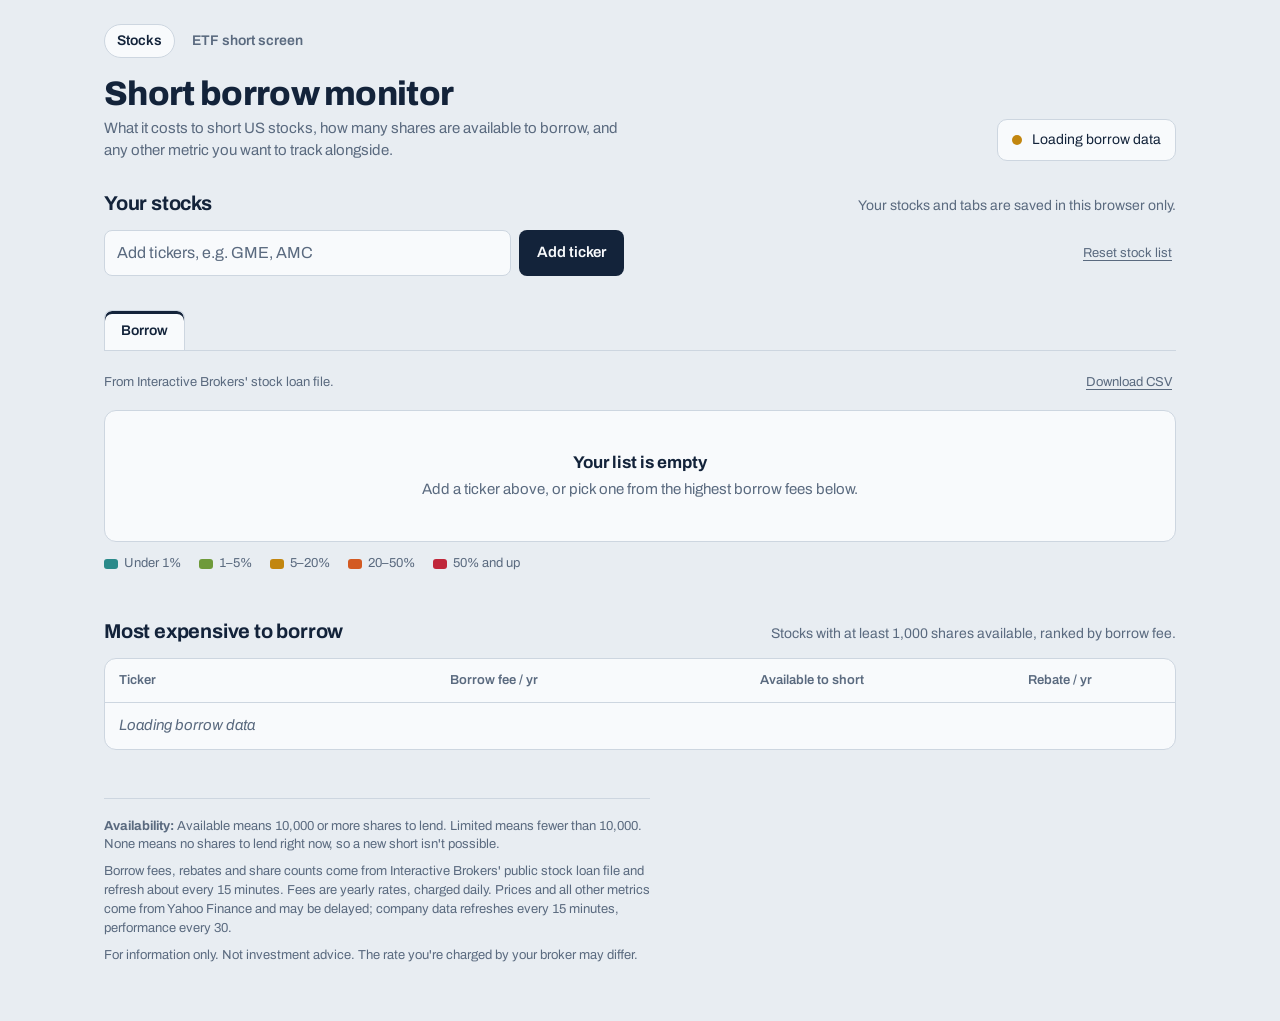
==== index.html @ 58ff95b7 "Add files via upload" ====
<!doctype html>
<html lang="en">
<head>
<meta charset="utf-8">
<meta name="viewport" content="width=device-width, initial-scale=1">
<title>Short borrow monitor</title>
<meta name="description" content="Borrow fees and shares available to short for US stocks, from Interactive Brokers' public stock loan data.">
<link rel="preconnect" href="https://fonts.googleapis.com">
<link rel="preconnect" href="https://fonts.gstatic.com" crossorigin>
<link href="https://fonts.googleapis.com/css2?family=Archivo:wght@400;500;600;700;800&display=swap" rel="stylesheet">
<style>
  :root {
    --bg: #E8EDF2;
    --surface: #F8FAFC;
    --ink: #13233A;
    --muted: #5A6A7F;
    --rule: #CDD6E0;
    --row-hover: #EEF3F8;
    --up: #1C7650;
    --down: #B3202D;
    --heat-0: #2A8A8A;
    --heat-1: #6E9A3A;
    --heat-2: #C2860F;
    --heat-3: #D35A22;
    --heat-4: #C0263A;
    --focus: #2F6FEB;
    --font: "Archivo", "Segoe UI", system-ui, -apple-system, sans-serif;
  }
  @media (prefers-color-scheme: dark) {
    :root {
      --bg: #0D1626;
      --surface: #132035;
      --ink: #E3E9F2;
      --muted: #8B9DB5;
      --rule: #22324A;
      --row-hover: #18273F;
      --up: #4CC38A;
      --down: #FF6E7A;
      --focus: #7AA7FF;
      --heat-0: #3FB8B0;
      --heat-1: #8CC157;
      --heat-2: #F0B43C;
      --heat-3: #FF8A4C;
      --heat-4: #FF5C70;
    }
  }
  * { box-sizing: border-box; }
  html, body { margin: 0; }
  body {
    background: var(--bg); color: var(--ink);
    font-family: var(--font); font-size: 15px; line-height: 1.45;
    font-variant-numeric: tabular-nums;
  }
  .page { max-width: 1120px; margin: 0 auto; padding: 32px 24px 48px; }

  header {
    display: flex; flex-wrap: wrap; gap: 16px 32px;
    align-items: flex-end; justify-content: space-between; margin-bottom: 28px;
  }
  h1 { font-size: 34px; line-height: 1.05; font-weight: 800; letter-spacing: -0.02em; margin: 0; }
  .sub { margin: 6px 0 0; color: var(--muted); max-width: 60ch; }
  h2 { font-size: 20px; font-weight: 700; margin: 0; letter-spacing: -0.01em; }
  .section-head { display: flex; flex-wrap: wrap; gap: 4px 16px; align-items: baseline; justify-content: space-between; margin: 0 0 12px; }
  .section-head p { margin: 0; color: var(--muted); font-size: 14px; }

  .status {
    display: flex; align-items: flex-start; gap: 10px; max-width: 440px;
    padding: 10px 14px; background: var(--surface);
    border: 1px solid var(--rule); border-radius: 10px; font-size: 14px;
  }
  .dot { flex: none; width: 10px; height: 10px; border-radius: 50%; margin-top: 5px; background: var(--heat-2); }
  .status[data-state="ok"] .dot { background: var(--up); }
  .status[data-state="error"] .dot { background: var(--down); }

  .controls { display: flex; flex-wrap: wrap; gap: 12px 24px; align-items: center; justify-content: space-between; margin-bottom: 14px; }
  #addForm { display: flex; gap: 8px; flex: 1 1 360px; max-width: 520px; }
  input {
    flex: 1; min-width: 0; font: inherit; font-size: 16px; color: var(--ink);
    background: var(--surface); border: 1px solid var(--rule); border-radius: 8px;
    padding: 10px 12px; text-transform: uppercase;
  }
  input::placeholder { text-transform: none; color: var(--muted); }
  button { font: inherit; cursor: pointer; }
  .primary { background: var(--ink); color: var(--surface); border: 0; border-radius: 8px; padding: 10px 18px; font-weight: 600; }
  .quiet { background: none; border: 0; color: var(--muted); padding: 6px 4px; text-decoration: underline; text-underline-offset: 3px; font-size: 13px; }
  .quiet:hover { color: var(--ink); }
  .meta { display: flex; flex-wrap: wrap; gap: 4px 18px; align-items: center; }
  .form-error { color: var(--down); font-size: 13px; min-height: 18px; margin: -6px 0 8px; }
  :focus-visible { outline: 2px solid var(--focus); outline-offset: 2px; }

  .tablewrap { position: relative; background: var(--surface); border: 1px solid var(--rule); border-radius: 12px; overflow-x: auto; }
  table { width: 100%; border-collapse: collapse; }
  #watch { min-width: 820px; }
  #top { min-width: 620px; }
  th, td { padding: 12px 14px; text-align: right; white-space: nowrap; vertical-align: middle; }
  th:first-child, td:first-child { text-align: left; }
  thead th { font-size: 13px; font-weight: 600; color: var(--muted); border-bottom: 1px solid var(--rule); }
  thead th.sortable { padding: 0; }
  thead th button { width: 100%; background: none; border: 0; color: inherit; font-weight: inherit; padding: 12px 14px; text-align: inherit; font-size: 13px; }
  thead th button:hover { color: var(--ink); }
  th[aria-sort="ascending"] button::after { content: " ▲"; font-size: 10px; }
  th[aria-sort="descending"] button::after { content: " ▼"; font-size: 10px; }
  tbody tr + tr td { border-top: 1px solid var(--rule); }
  tbody tr:hover td { background: var(--row-hover); }

  td.sym { position: sticky; left: 0; background: var(--surface); }
  tbody tr:hover td.sym { background: var(--row-hover); }
  .ticker { display: block; font-weight: 700; font-size: 16px; }
  .name { display: block; font-size: 12px; color: var(--muted); max-width: 210px; overflow: hidden; text-overflow: ellipsis; }
  td.price { font-weight: 600; font-size: 16px; }
  .pos { color: var(--up); }
  .neg { color: var(--down); }
  .dim { color: var(--muted); }
  .note { color: var(--muted); font-style: italic; text-align: left; white-space: normal; }

  td.fee { min-width: 170px; }
  .feecell { position: relative; display: block; padding: 3px 8px; border-radius: 5px; overflow: hidden; }
  .feebar { position: absolute; inset: 0 auto 0 0; border-radius: 5px; opacity: 0.22; }
  .feeval { position: relative; font-weight: 700; }

  .chip { display: inline-block; padding: 2px 10px; border-radius: 999px; font-size: 13px; font-weight: 600; border: 1px solid currentColor; }
  .chip.available { color: var(--up); }
  .chip.limited { color: var(--heat-3); }
  .chip.none { color: var(--down); }

  .remove { background: none; border: 0; color: var(--muted); font-size: 20px; line-height: 1; width: 32px; height: 32px; border-radius: 6px; }
  .remove:hover { color: var(--down); background: var(--row-hover); }
  .add {
    background: none; border: 1px solid var(--rule); color: var(--ink); border-radius: 6px;
    padding: 4px 12px; font-size: 13px; font-weight: 600;
  }
  .add:hover:not(:disabled) { border-color: var(--ink); }
  .add:disabled { color: var(--muted); cursor: default; }

  .empty { padding: 40px 20px; text-align: center; color: var(--muted); }
  .empty strong { display: block; color: var(--ink); font-size: 17px; margin-bottom: 4px; }

  .legend { display: flex; flex-wrap: wrap; gap: 6px 18px; margin-top: 12px; font-size: 13px; color: var(--muted); }
  .legend span { display: inline-flex; align-items: center; gap: 6px; }
  .legend i { width: 14px; height: 10px; border-radius: 3px; display: inline-block; }

  section + section { margin-top: 48px; }
  footer { margin-top: 48px; padding-top: 18px; border-top: 1px solid var(--rule); color: var(--muted); font-size: 13px; max-width: 78ch; }
  footer p { margin: 0 0 8px; }
  footer a { color: inherit; }

  .sr-only { position: absolute; width: 1px; height: 1px; overflow: hidden; clip: rect(0 0 0 0); white-space: nowrap; }
  @media (max-width: 640px) {
    .page { padding: 20px 14px 36px; }
    h1 { font-size: 27px; }
    .status { max-width: none; width: 100%; }
  }

  /* ---------- tabs ---------- */
  .tabbar {
    display: flex; align-items: flex-end; gap: 4px; margin: 4px 0 0;
    border-bottom: 1px solid var(--rule); overflow-x: auto; scrollbar-width: thin;
  }
  .tab {
    flex: none; background: none; border: 1px solid transparent; border-bottom: 0;
    color: var(--muted); padding: 10px 16px; border-radius: 8px 8px 0 0;
    font-weight: 600; font-size: 14px; margin-bottom: -1px;
  }
  .tab:hover { color: var(--ink); }
  .tab[aria-selected="true"] {
    color: var(--ink); background: var(--surface); border-color: var(--rule);
    box-shadow: inset 0 3px 0 var(--ink);
  }
  .addtab {
    flex: none; margin: 0 0 6px 8px; background: none; color: var(--ink);
    border: 1px dashed var(--muted); border-radius: 8px; padding: 6px 14px;
    font-weight: 600; font-size: 14px;
  }
  .addtab:hover { border-style: solid; }
  .panel { padding-top: 16px; }
  .toolbar { display: flex; flex-wrap: wrap; gap: 6px 18px; align-items: center; justify-content: space-between; margin-bottom: 12px; }
  .toolbar .hint { color: var(--muted); font-size: 13px; }
  .toolbar .actions { display: flex; flex-wrap: wrap; gap: 4px 14px; }
  #metricTable { width: auto; min-width: 100%; }
  #metricTable td.wrap { white-space: normal; min-width: 160px; text-align: left; }
  .loading { color: var(--muted); }

  /* ---------- dialog ---------- */
  dialog {
    width: min(860px, calc(100vw - 24px)); max-height: calc(100vh - 32px);
    padding: 0; border: 1px solid var(--rule); border-radius: 14px;
    background: var(--surface); color: var(--ink);
  }
  dialog::backdrop { background: rgba(10, 20, 35, 0.45); }
  .dlg { display: flex; flex-direction: column; max-height: calc(100vh - 34px); }
  .dlg-head { display: flex; justify-content: space-between; align-items: center; padding: 18px 22px 12px; border-bottom: 1px solid var(--rule); }
  .dlg-head h2 { font-size: 20px; }
  .dlg-body { overflow-y: auto; padding: 18px 22px; }
  .dlg-foot { display: flex; flex-wrap: wrap; gap: 10px; align-items: center; justify-content: flex-end; padding: 14px 22px; border-top: 1px solid var(--rule); }
  .dlg-foot .count { margin-right: auto; color: var(--muted); font-size: 14px; }
  .close { background: none; border: 0; font-size: 24px; color: var(--muted); width: 36px; height: 36px; border-radius: 8px; }
  .close:hover { color: var(--ink); background: var(--row-hover); }
  .dlg h3 { font-size: 15px; margin: 0 0 4px; }
  .dlg .lead { margin: 0 0 12px; color: var(--muted); font-size: 14px; }
  .presets { display: grid; grid-template-columns: repeat(auto-fill, minmax(230px, 1fr)); gap: 10px; margin-bottom: 26px; }
  .preset {
    text-align: left; background: var(--bg); border: 1px solid var(--rule); border-radius: 10px;
    padding: 12px 14px; color: var(--ink);
  }
  .preset:hover { border-color: var(--ink); }
  .preset strong { display: block; font-size: 15px; }
  .preset span { display: block; font-size: 13px; color: var(--muted); margin-top: 2px; }
  .preset em { display: block; font-style: normal; font-size: 12px; color: var(--muted); margin-top: 6px; }
  .builder-fields { display: flex; flex-wrap: wrap; gap: 10px; margin-bottom: 14px; }
  .builder-fields label { display: flex; flex-direction: column; gap: 4px; font-size: 13px; font-weight: 600; flex: 1 1 240px; }
  .builder-fields input { text-transform: none; }
  .group { border: 1px solid var(--rule); border-radius: 10px; padding: 10px 14px 12px; margin: 0 0 10px; }
  .group legend { font-weight: 700; padding: 0 6px; }
  .group .all { float: right; margin-top: -2px; }
  .checks { display: grid; grid-template-columns: repeat(auto-fill, minmax(220px, 1fr)); gap: 2px 14px; clear: both; }
  .checks label { display: flex; gap: 8px; align-items: center; font-size: 14px; padding: 4px 0; cursor: pointer; }
  .checks input { width: 16px; height: 16px; flex: none; accent-color: var(--ink); }
  .nomatch { color: var(--muted); font-size: 14px; }

  .topnav { display: flex; gap: 4px; margin: -8px 0 18px; }
  .topnav a { color: var(--muted); text-decoration: none; font-weight: 600; font-size: 14px; padding: 6px 12px; border-radius: 999px; border: 1px solid transparent; }
  .topnav a:hover { color: var(--ink); }
  .topnav a[aria-current="page"] { color: var(--ink); background: var(--surface); border-color: var(--rule); }
</style>
</head>
<body>
<div class="page">
  <nav class="topnav" aria-label="Pages">
    <a href="/" aria-current="page">Stocks</a>
    <a href="/etf">ETF short screen</a>
  </nav>
  <header>
    <div>
      <h1>Short borrow monitor</h1>
      <p class="sub">What it costs to short US stocks, how many shares are available to borrow, and any other metric you want to track alongside.</p>
    </div>
    <div class="status" id="status" data-state="loading" role="status" aria-live="polite">
      <span class="dot" aria-hidden="true"></span>
      <span id="statusText">Loading borrow data</span>
    </div>
  </header>

  <section aria-labelledby="watchTitle">
    <div class="section-head">
      <h2 id="watchTitle">Your stocks</h2>
      <p>Your stocks and tabs are saved in this browser only.</p>
    </div>
    <div class="controls">
      <form id="addForm" autocomplete="off">
        <label for="sym" class="sr-only">Ticker symbols</label>
        <input id="sym" placeholder="Add tickers, e.g. GME, AMC" spellcheck="false">
        <button class="primary" type="submit">Add ticker</button>
      </form>
      <div class="meta">
        <button class="quiet" id="resetBtn" type="button">Reset stock list</button>
      </div>
    </div>
    <div class="form-error" id="formError" role="alert"></div>

    <div class="tabbar">
      <div role="tablist" aria-label="Metric tabs" id="tablist" style="display:flex;gap:4px"></div>
      <button class="addtab" id="addTabBtn" type="button">+ Add tab</button>
    </div>

    <!-- Borrow tab -->
    <div class="panel" id="panel-borrow" role="tabpanel" aria-labelledby="tab-borrow">
      <div class="toolbar">
        <span class="hint">From Interactive Brokers' stock loan file.</span>
        <div class="actions"><button class="quiet" id="csvBtn" type="button">Download CSV</button></div>
      </div>
      <div class="tablewrap">
        <table id="watch">
          <thead>
            <tr>
              <th class="sortable" data-key="symbol"><button type="button">Ticker</button></th>
              <th class="sortable price-col" data-key="price"><button type="button">Price</button></th>
              <th class="sortable price-col" data-key="change"><button type="button">Change</button></th>
              <th class="sortable" data-key="shares"><button type="button">Available to short</button></th>
              <th class="sortable" data-key="fee"><button type="button">Borrow fee / yr</button></th>
              <th class="sortable" data-key="rebate"><button type="button">Rebate / yr</button></th>
              <th class="sortable" data-key="availability"><button type="button">Availability</button></th>
              <th><span class="sr-only">Remove</span></th>
            </tr>
          </thead>
          <tbody id="watchBody"></tbody>
        </table>
        <div class="empty" id="empty" hidden>
          <strong>Your list is empty</strong>
          Add a ticker above, or pick one from the highest borrow fees below.
        </div>
      </div>
      <div class="legend" aria-label="Borrow fee colors">
        <span><i style="background:var(--heat-0)"></i>Under 1%</span>
        <span><i style="background:var(--heat-1)"></i>1–5%</span>
        <span><i style="background:var(--heat-2)"></i>5–20%</span>
        <span><i style="background:var(--heat-3)"></i>20–50%</span>
        <span><i style="background:var(--heat-4)"></i>50% and up</span>
      </div>

      <section aria-labelledby="topTitle" style="margin-top:44px">
        <div class="section-head">
          <h2 id="topTitle">Most expensive to borrow</h2>
          <p>Stocks with at least 1,000 shares available, ranked by borrow fee.</p>
        </div>
        <div class="tablewrap">
          <table id="top">
            <thead>
              <tr>
                <th>Ticker</th><th>Borrow fee / yr</th><th>Available to short</th><th>Rebate / yr</th>
                <th><span class="sr-only">Add to your list</span></th>
              </tr>
            </thead>
            <tbody id="topBody"></tbody>
          </table>
        </div>
      </section>
    </div>

    <!-- Metric tabs (one shared panel, filled for the selected tab) -->
    <div class="panel" id="panel-metric" role="tabpanel" hidden>
      <div class="toolbar">
        <span class="hint" id="metricHint" aria-live="polite"></span>
        <div class="actions">
          <button class="quiet" id="editTabBtn" type="button">Edit columns</button>
          <button class="quiet" id="metricCsvBtn" type="button">Download CSV</button>
          <button class="quiet" id="removeTabBtn" type="button">Remove tab</button>
        </div>
      </div>
      <div class="tablewrap">
        <table id="metricTable">
          <thead id="metricHead"></thead>
          <tbody id="metricBody"></tbody>
        </table>
        <div class="empty" id="metricEmpty" hidden>
          <strong>No stocks to show</strong>
          Add a ticker above and it appears in every tab.
        </div>
      </div>
    </div>
  </section>

  <footer>
    <p><strong>Availability:</strong> Available means 10,000 or more shares to lend. Limited means fewer than 10,000. None means no shares to lend right now, so a new short isn't possible.</p>
    <p>Borrow fees, rebates and share counts come from Interactive Brokers' public stock loan file and refresh about every 15 minutes. Fees are yearly rates, charged daily. <span id="priceSource">Prices and all other metrics come from Yahoo Finance and may be delayed; company data refreshes every 15 minutes, performance every 30.</span></p>
    <p>For information only. Not investment advice. The rate you're charged by your broker may differ.</p>
  </footer>
</div>

<dialog id="tabDialog" aria-labelledby="dlgTitle">
  <form method="dialog" class="dlg" id="dlgForm">
    <div class="dlg-head">
      <h2 id="dlgTitle">Add a tab</h2>
      <button class="close" type="button" id="dlgClose" aria-label="Close">×</button>
    </div>
    <div class="dlg-body">
      <div id="presetArea">
        <h3>Ready-made tabs</h3>
        <p class="lead">One click adds a tab with these columns for every stock in your list.</p>
        <div class="presets" id="presets"></div>
        <h3>Build your own</h3>
        <p class="lead">Name a tab and pick any columns, mixing categories if you like.</p>
      </div>
      <div class="builder-fields">
        <label>Tab name <input id="tabName" maxlength="30" placeholder="e.g. Squeeze watch"></label>
        <label>Find a metric <input id="metricSearch" type="search" placeholder="e.g. margin, target, volume"></label>
      </div>
      <div id="groups"></div>
      <p class="nomatch" id="noMatch" hidden>No metrics match that search.</p>
    </div>
    <div class="dlg-foot">
      <span class="count" id="selCount">0 columns selected</span>
      <button class="quiet" type="button" id="dlgCancel">Cancel</button>
      <button class="primary" type="button" id="dlgSave">Create tab</button>
    </div>
  </form>
</dialog>
<script>
const $ = (id) => document.getElementById(id);
const STORE_KEY = "sbm.tickers.v1";
const TABS_KEY = "sbm.tabs.v1";
const ACTIVE_KEY = "sbm.activeTab.v1";
const AVAIL = { available: "Available", limited: "Limited", none: "None" };
const AVAIL_ORDER = { available: 0, limited: 1, none: 2 };

let config = { default_tickers: [], prices_enabled: true };
let catalog = [];                 // metric groups from the server
const metricByKey = new Map();
let perfKeys = new Set();
let tickers = [];
let rows = [];                    // borrow + price rows from /api/quotes
let sortKey = null, sortDir = 1;
const rowEls = new Map();

let tabs = [];                    // [{id, name, preset, metrics: [keys]}]
let activeTab = "borrow";
let metricRows = new Map();       // symbol -> {data, pending, error}
let mSortKey = null, mSortDir = 1;
let metricTimer = null;

// ---------- formatting ----------
const fmt2 = (v) => v == null ? "–" : v.toLocaleString(undefined, { minimumFractionDigits: 2, maximumFractionDigits: 2 });
const pct = (v) => v == null ? "–" : `${v.toFixed(2)}%`;
function compact(v) {
  const a = Math.abs(v), sign = v < 0 ? "-" : "";
  if (a >= 1e12) return sign + (a / 1e12).toFixed(2) + "T";
  if (a >= 1e9) return sign + (a / 1e9).toFixed(2) + "B";
  if (a >= 1e6) return sign + (a / 1e6).toFixed(a >= 1e7 ? 1 : 2) + "M";
  if (a >= 1e3) return sign + (a / 1e3).toFixed(a >= 1e4 ? 0 : 1) + "K";
  return sign + String(Math.round(a));
}
function shares(v, plus) {
  if (v == null) return "–";
  return compact(v) + (plus ? "+" : "");
}
const heat = (f) => f < 1 ? 0 : f < 5 ? 1 : f < 20 ? 2 : f < 50 ? 3 : 4;
function normalize(t) {
  const s = t.trim().toUpperCase().replace(/^\$/, "").replace(/ /g, ".");
  return /^[A-Z0-9][A-Z0-9.\-]{0,9}$/.test(s) ? s : null;
}
const isNum = (v) => typeof v === "number" && isFinite(v);
function fmtDate(v, ms) {
  const d = new Date(ms ? v : v * 1000);
  return isNaN(d) ? "–" : d.toLocaleDateString(undefined, { year: "numeric", month: "short", day: "numeric" });
}

// Returns {text, cls} for a metric value.
function formatMetric(m, v) {
  if (v == null || v === "") return { text: "–", cls: "dim" };
  const sign = (x) => (m.signed && x > 0 ? "+" : "");
  const color = (x) => (m.signed ? (x > 0 ? "pos" : x < 0 ? "neg" : "") : "");
  switch (m.fmt) {
    case "money": return isNum(v) ? { text: "$" + fmt2(v) } : { text: "–", cls: "dim" };
    case "bigmoney": return isNum(v) ? { text: (v < 0 ? "-$" : "$") + compact(Math.abs(v)) } : { text: "–", cls: "dim" };
    case "compact": return isNum(v) ? { text: compact(v) } : { text: "–", cls: "dim" };
    case "int": return isNum(v) ? { text: Math.round(v).toLocaleString() } : { text: "–", cls: "dim" };
    case "num1": return isNum(v) ? { text: v.toFixed(1) } : { text: "–", cls: "dim" };
    case "num2": return isNum(v) ? { text: fmt2(v) } : { text: "–", cls: "dim" };
    case "ratio": return isNum(v) ? { text: v.toFixed(2) + "x" } : { text: "–", cls: "dim" };
    case "pct": return isNum(v) ? { text: sign(v) + (v * 100).toFixed(2) + "%", cls: color(v) } : { text: "–", cls: "dim" };
    case "pct100": return isNum(v) ? { text: sign(v) + v.toFixed(2) + "%", cls: color(v) } : { text: "–", cls: "dim" };
    case "date": return isNum(v) ? { text: fmtDate(v, false) } : { text: "–", cls: "dim" };
    case "date_ms": return isNum(v) ? { text: fmtDate(v, true) } : { text: "–", cls: "dim" };
    case "rec": return { text: String(v).replace(/_/g, " ").replace(/^./, c => c.toUpperCase()) };
    case "avail": return { text: AVAIL[v] || "–" };
    default: return { text: String(v), wrap: String(v).length > 24 };
  }
}

function feeCell(td, fee) {
  td.className = "fee";
  td.innerHTML = '<span class="feecell"><span class="feebar"></span><span class="feeval"></span></span>';
  const bar = td.querySelector(".feebar"), val = td.querySelector(".feeval");
  if (fee == null) { val.textContent = "–"; return; }
  const h = heat(fee);
  val.textContent = pct(fee);
  val.style.color = `var(--heat-${h})`;
  bar.style.background = `var(--heat-${h})`;
  bar.style.width = `${Math.max(6, Math.min(100, Math.log10(fee + 1) / 2 * 100))}%`;
}
function tickerCell(td, sym, name) {
  td.className = "sym";
  td.textContent = "";
  const a = document.createElement("span"); a.className = "ticker"; a.textContent = sym;
  td.appendChild(a);
  if (name) { const n = document.createElement("span"); n.className = "name"; n.textContent = name; n.title = name; td.appendChild(n); }
}
function chip(td, a) {
  td.textContent = "";
  if (!a) { td.textContent = "–"; return; }
  const c = document.createElement("span"); c.className = "chip " + a; c.textContent = AVAIL[a];
  td.appendChild(c);
}
function downloadCsv(name, head, lines) {
  const q = (v) => v == null ? "" : `"${String(v).replace(/"/g, '""')}"`;
  const text = [head.map(q).join(",")].concat(lines.map(l => l.map(q).join(","))).join("\n");
  const a = document.createElement("a");
  a.href = URL.createObjectURL(new Blob([text], { type: "text/csv" }));
  a.download = `${name}-${new Date().toISOString().slice(0, 10)}.csv`;
  a.click();
  URL.revokeObjectURL(a.href);
}

// ---------- storage ----------
function saveTickers() { try { localStorage.setItem(STORE_KEY, JSON.stringify(tickers)); } catch {} }
function loadTickers() {
  try { const t = JSON.parse(localStorage.getItem(STORE_KEY)); if (Array.isArray(t)) return t.filter(normalize); } catch {}
  return [...config.default_tickers];
}
function saveTabs() {
  try { localStorage.setItem(TABS_KEY, JSON.stringify(tabs)); localStorage.setItem(ACTIVE_KEY, activeTab); } catch {}
}
function loadTabs() {
  try {
    const t = JSON.parse(localStorage.getItem(TABS_KEY));
    if (Array.isArray(t)) tabs = t.filter(x => x && x.id && Array.isArray(x.metrics))
      .map(x => ({ ...x, metrics: x.metrics.filter(k => metricByKey.has(k)) }))
      .filter(x => x.metrics.length);
    const a = localStorage.getItem(ACTIVE_KEY);
    activeTab = tabs.some(x => x.id === a) ? a : "borrow";
  } catch { tabs = []; activeTab = "borrow"; }
}

// ---------- borrow tab ----------
function sorted(list, key, dir) {
  if (!key) return list;
  return [...list].sort((a, b) => {
    let x = a[key], y = b[key];
    if (key === "availability") { x = AVAIL_ORDER[x]; y = AVAIL_ORDER[y]; }
    if (x == null && y == null) return 0;
    if (x == null) return 1;
    if (y == null) return -1;
    if (typeof x === "string" || typeof y === "string") return String(x).localeCompare(String(y)) * dir;
    return (x < y ? -1 : x > y ? 1 : 0) * dir;
  });
}

function renderWatch() {
  const body = $("watchBody");
  const byKey = new Map(rows.map(r => [r.symbol, r]));
  const list = sorted(tickers.map(s => byKey.get(s) || { symbol: s, pending: true }), sortKey, sortDir);
  const keep = new Set(tickers);
  for (const [s, tr] of rowEls) if (!keep.has(s)) { tr.remove(); rowEls.delete(s); }

  list.forEach((r, i) => {
    let tr = rowEls.get(r.symbol);
    if (!tr) { tr = document.createElement("tr"); rowEls.set(r.symbol, tr); }
    tr.textContent = "";
    const td = () => tr.appendChild(document.createElement("td"));
    tickerCell(td(), r.symbol, r.name);

    const span = config.prices_enabled ? 6 : 4;
    if (r.pending || !r.listed) {
      const n = td(); n.className = "note"; n.colSpan = span;
      n.textContent = r.pending ? "Loading" : "Not in IBKR's borrow list. Check the ticker, or it may not be shortable at IBKR.";
    } else {
      if (config.prices_enabled) {
        const p = td(); p.className = "price"; p.textContent = fmt2(r.price);
        const c = td();
        c.textContent = r.change == null ? "–" : `${r.change > 0 ? "+" : ""}${r.change.toFixed(2)}%`;
        c.className = r.change > 0 ? "pos" : r.change < 0 ? "neg" : "dim";
      }
      const sh = td(); sh.textContent = shares(r.shares, r.plus);
      if (r.shares != null) sh.title = `${r.shares.toLocaleString()}${r.plus ? "+" : ""} shares`;
      feeCell(td(), r.fee);
      const rb = td(); rb.className = "dim"; rb.textContent = pct(r.rebate);
      chip(td(), r.availability);
    }
    const x = td();
    const btn = document.createElement("button");
    btn.className = "remove"; btn.type = "button"; btn.textContent = "×";
    btn.setAttribute("aria-label", `Remove ${r.symbol}`);
    btn.addEventListener("click", () => removeTicker(r.symbol));
    x.appendChild(btn);
    if (body.children[i] !== tr) body.insertBefore(tr, body.children[i] || null);
  });

  $("empty").hidden = tickers.length > 0;
  $("watch").hidden = tickers.length === 0;
  renderTopButtons();
}

function setStatus(b) {
  $("status").dataset.state = b.state;
  $("statusText").textContent =
    b.state === "ok" ? `Borrow data updated ${b.as_of}` :
    b.state === "error" ? b.text : "Loading borrow data";
}

async function refreshWatch() {
  if (!tickers.length) { rows = []; renderWatch(); if (activeTab !== "borrow") renderMetricBody(); return; }
  try {
    const res = await fetch(`/api/quotes?symbols=${encodeURIComponent(tickers.join(","))}`, { cache: "no-store" });
    const d = await res.json();
    rows = d.rows;
    setStatus(d.borrow);
  } catch {
    setStatus({ state: "error", text: "Can't reach the server. Retrying." });
  }
  renderWatch();
  if (activeTab !== "borrow") renderMetricBody();
}

function addTickers(text) {
  const good = text.split(/[,\s;]+/).filter(Boolean).map(normalize).filter(Boolean);
  if (!good.length) return "Type a ticker symbol, like GME.";
  let msg = "";
  for (const s of good) if (!tickers.includes(s)) tickers.push(s);
  if (tickers.length > 30) { tickers = tickers.slice(0, 30); msg = "Your list can hold up to 30 tickers."; }
  saveTickers(); renderWatch(); refreshWatch();
  if (activeTab !== "borrow") { renderMetricBody(); refreshMetrics(); }
  return msg;
}
function removeTicker(sym) {
  tickers = tickers.filter(t => t !== sym);
  saveTickers(); renderWatch();
  if (activeTab !== "borrow") renderMetricBody();
}

// ---------- most expensive ----------
let topRows = [];
function renderTop() {
  const body = $("topBody");
  body.textContent = "";
  if (!topRows.length) {
    const td = body.insertRow().insertCell(); td.colSpan = 5; td.className = "note";
    td.textContent = "Loading borrow data";
    return;
  }
  for (const r of topRows) {
    const tr = body.insertRow();
    tickerCell(tr.insertCell(), r.symbol, r.name);
    feeCell(tr.insertCell(), r.fee);
    tr.insertCell().textContent = shares(r.shares, r.plus);
    const rb = tr.insertCell(); rb.className = "dim"; rb.textContent = pct(r.rebate);
    const btn = document.createElement("button");
    btn.type = "button"; btn.className = "add"; btn.dataset.sym = r.symbol;
    btn.addEventListener("click", () => addTickers(r.symbol));
    tr.insertCell().appendChild(btn);
  }
  renderTopButtons();
}
function renderTopButtons() {
  document.querySelectorAll("#topBody .add").forEach(b => {
    const inList = tickers.includes(b.dataset.sym);
    b.disabled = inList;
    b.textContent = inList ? "In your list" : "Add";
    b.setAttribute("aria-label", inList ? `${b.dataset.sym} is in your list` : `Add ${b.dataset.sym} to your list`);
  });
}
async function refreshTop() {
  try {
    const d = await (await fetch("/api/top", { cache: "no-store" })).json();
    topRows = d.rows; setStatus(d.borrow);
  } catch {}
  renderTop();
}

// ---------- tab bar ----------
function renderTabs() {
  const list = $("tablist");
  list.textContent = "";
  const all = [{ id: "borrow", name: "Borrow" }, ...tabs];
  for (const t of all) {
    const b = document.createElement("button");
    b.type = "button"; b.className = "tab"; b.setAttribute("role", "tab"); b.id = "tab-" + t.id;
    b.textContent = t.name;
    b.setAttribute("aria-selected", String(t.id === activeTab));
    b.setAttribute("aria-controls", t.id === "borrow" ? "panel-borrow" : "panel-metric");
    b.tabIndex = t.id === activeTab ? 0 : -1;
    b.addEventListener("click", () => selectTab(t.id));
    b.addEventListener("keydown", (e) => {
      if (e.key !== "ArrowRight" && e.key !== "ArrowLeft") return;
      const i = all.findIndex(x => x.id === t.id);
      const next = all[(i + (e.key === "ArrowRight" ? 1 : all.length - 1)) % all.length];
      selectTab(next.id);
      $("tab-" + next.id).focus();
    });
    list.appendChild(b);
  }
  $("addTabBtn").hidden = !catalog.length;
}

function selectTab(id) {
  activeTab = id;
  saveTabs();
  renderTabs();
  const isBorrow = id === "borrow";
  $("panel-borrow").hidden = !isBorrow;
  $("panel-metric").hidden = isBorrow;
  clearTimeout(metricTimer);
  if (!isBorrow) {
    $("panel-metric").setAttribute("aria-labelledby", "tab-" + id);
    mSortKey = null;
    renderMetricHead();
    renderMetricBody();
    refreshMetrics();
  }
}

const currentTab = () => tabs.find(t => t.id === activeTab);

// ---------- metric tabs ----------
function borrowValue(sym, key) {
  const r = rows.find(x => x.symbol === sym);
  if (!r || !r.listed) return null;
  return { ibkr_fee: r.fee, ibkr_rebate: r.rebate, ibkr_shares: r.shares, ibkr_avail: r.availability }[key];
}
function valueFor(sym, key) {
  if (key.startsWith("ibkr_")) return borrowValue(sym, key);
  const m = metricRows.get(sym);
  return m && m.data ? m.data[key] : null;
}

function renderMetricHead() {
  const tab = currentTab();
  const head = $("metricHead");
  head.textContent = "";
  if (!tab) return;
  const tr = head.insertRow();
  const cols = [{ key: "symbol", label: "Ticker" }, ...tab.metrics.map(k => metricByKey.get(k))];
  for (const c of cols) {
    const th = document.createElement("th");
    th.className = "sortable";
    th.dataset.key = c.key;
    if (mSortKey === c.key) th.setAttribute("aria-sort", mSortDir === 1 ? "ascending" : "descending");
    const b = document.createElement("button");
    b.type = "button"; b.textContent = c.label;
    b.addEventListener("click", () => {
      if (mSortKey === c.key) mSortDir = -mSortDir;
      else { mSortKey = c.key; mSortDir = (c.key === "symbol" || (metricByKey.get(c.key) || {}).fmt === "text") ? 1 : -1; }
      renderMetricHead(); renderMetricBody();
      head.querySelector(`th[data-key="${c.key}"] button`).focus();
    });
    th.appendChild(b);
    tr.appendChild(th);
  }
}

function renderMetricBody() {
  const tab = currentTab();
  const body = $("metricBody");
  body.textContent = "";
  if (!tab) return;
  $("metricEmpty").hidden = tickers.length > 0;
  $("metricTable").hidden = tickers.length === 0;

  let list = tickers.map(s => {
    const o = { symbol: s };
    for (const k of tab.metrics) o[k] = valueFor(s, k);
    return o;
  });
  if (mSortKey) list = sorted(list, mSortKey, mSortDir);

  const onlyBorrow = tab.metrics.every(k => k.startsWith("ibkr_"));
  for (const r of list) {
    const tr = body.insertRow();
    const info = metricRows.get(r.symbol);
    const quote = rows.find(x => x.symbol === r.symbol);
    const name = (info && info.data && info.data.longName) || (quote && quote.name);
    tickerCell(tr.insertCell(), r.symbol, name);

    if (!onlyBorrow && info && info.error) {
      const td = tr.insertCell(); td.colSpan = tab.metrics.length; td.className = "note";
      td.textContent = info.error === "Yahoo has no data for this ticker"
        ? "Yahoo Finance has no data for this ticker." : info.error + ". Trying again shortly.";
      continue;
    }
    const loading = !onlyBorrow && (!info || info.pending);
    for (const k of tab.metrics) {
      const m = metricByKey.get(k);
      const td = tr.insertCell();
      if (loading && !k.startsWith("ibkr_")) { td.textContent = "…"; td.className = "loading"; continue; }
      if (m.fmt === "avail") { chip(td, r[k]); continue; }
      const f = formatMetric(m, r[k]);
      td.textContent = f.text;
      td.className = [f.cls || "", f.wrap ? "wrap" : ""].join(" ").trim();
      if (m.fmt === "text") td.style.textAlign = "left";
    }
  }
}

async function refreshMetrics() {
  clearTimeout(metricTimer);
  const tab = currentTab();
  if (!tab) return;
  const yahooKeys = tab.metrics.filter(k => !k.startsWith("ibkr_"));
  if (!yahooKeys.length || !tickers.length) {
    $("metricHint").textContent = "From Interactive Brokers' stock loan file.";
    renderMetricBody();
    return;
  }
  const needPerf = yahooKeys.some(k => perfKeys.has(k));
  const missing = tickers.filter(s => !metricRows.has(s)).length;
  if (missing) $("metricHint").textContent = `Loading ${missing} stock${missing > 1 ? "s" : ""} from Yahoo Finance…`;
  let pending = 0;
  try {
    const url = `/api/metrics?symbols=${encodeURIComponent(tickers.join(","))}&perf=${needPerf ? 1 : 0}`;
    const d = await (await fetch(url, { cache: "no-store" })).json();
    for (const r of d.rows) metricRows.set(r.symbol, r);
    pending = d.pending;
    $("metricHint").textContent = pending
      ? `Still loading ${pending} stock${pending > 1 ? "s" : ""} from Yahoo Finance…`
      : "From Yahoo Finance. Values may be delayed.";
  } catch {
    $("metricHint").textContent = "Can't reach the server. Retrying.";
    pending = 1;
  }
  if (activeTab === tab.id) {
    renderMetricBody();
    metricTimer = setTimeout(refreshMetrics, pending ? 4000 : 60000);
  }
}

// ---------- add / edit tab dialog ----------
let editingId = null;
const dlg = $("tabDialog");

function buildDialog() {
  const presets = $("presets");
  presets.textContent = "";
  for (const g of catalog.filter(g => g.preset)) {
    const b = document.createElement("button");
    b.type = "button"; b.className = "preset";
    b.innerHTML = "<strong></strong><span></span><em></em>";
    b.querySelector("strong").textContent = g.label;
    b.querySelector("span").textContent = g.desc;
    b.querySelector("em").textContent = `${g.metrics.length} columns`;
    b.addEventListener("click", () => addPreset(g));
    presets.appendChild(b);
  }

  const groups = $("groups");
  groups.textContent = "";
  for (const g of catalog) {
    const fs = document.createElement("fieldset");
    fs.className = "group"; fs.dataset.group = g.id;
    const lg = document.createElement("legend"); lg.textContent = g.label;
    const all = document.createElement("button");
    all.type = "button"; all.className = "quiet all"; all.textContent = "Select all";
    all.addEventListener("click", () => {
      const boxes = [...fs.querySelectorAll("label:not([hidden]) input")];
      const on = boxes.some(x => !x.checked);
      boxes.forEach(x => x.checked = on);
      updateCount();
    });
    const checks = document.createElement("div"); checks.className = "checks";
    for (const m of g.metrics) {
      const l = document.createElement("label");
      const cb = document.createElement("input");
      cb.type = "checkbox"; cb.value = m.key;
      cb.addEventListener("change", updateCount);
      l.append(cb, m.label);
      l.dataset.search = (m.label + " " + g.label).toLowerCase();
      checks.appendChild(l);
    }
    fs.append(lg, all, checks);
    groups.appendChild(fs);
  }
}

function selectedKeys() { return [...$("groups").querySelectorAll("input:checked")].map(x => x.value); }
function updateCount() {
  const n = selectedKeys().length;
  $("selCount").textContent = `${n} column${n === 1 ? "" : "s"} selected`;
}
function filterMetrics() {
  const q = $("metricSearch").value.trim().toLowerCase();
  let shown = 0;
  $("groups").querySelectorAll("fieldset").forEach(fs => {
    let any = false;
    fs.querySelectorAll("label").forEach(l => {
      const hit = !q || l.dataset.search.includes(q);
      l.hidden = !hit; any = any || hit; shown += hit;
    });
    fs.hidden = !any;
  });
  $("noMatch").hidden = shown > 0;
}

function openDialog(tab) {
  editingId = tab ? tab.id : null;
  $("dlgTitle").textContent = tab ? `Edit "${tab.name}"` : "Add a tab";
  $("presetArea").hidden = !!tab;
  $("dlgSave").textContent = tab ? "Save changes" : "Create tab";
  $("tabName").value = tab ? tab.name : "";
  $("metricSearch").value = "";
  const chosen = new Set(tab ? tab.metrics : []);
  $("groups").querySelectorAll("input").forEach(cb => cb.checked = chosen.has(cb.value));
  filterMetrics(); updateCount();
  dlg.showModal();
  (tab ? $("tabName") : dlg.querySelector(".preset") || $("tabName")).focus();
}
function closeDialog() { dlg.close(); }

function newId() { return "t" + Date.now().toString(36) + Math.random().toString(36).slice(2, 6); }

function addPreset(g) {
  const existing = tabs.find(t => t.preset === g.id);
  closeDialog();
  if (existing) { selectTab(existing.id); return; }
  const t = { id: newId(), name: g.label, preset: g.id, metrics: g.metrics.map(m => m.key) };
  tabs.push(t);
  selectTab(t.id);
}

function saveDialog() {
  const keys = selectedKeys();
  if (!keys.length) { $("selCount").textContent = "Pick at least one column."; return; }
  const name = $("tabName").value.trim() || "My metrics";
  if (editingId) {
    const t = tabs.find(x => x.id === editingId);
    t.name = name; t.metrics = keys; t.preset = null;
    closeDialog();
    selectTab(t.id);
  } else {
    const t = { id: newId(), name, preset: null, metrics: keys };
    tabs.push(t);
    closeDialog();
    selectTab(t.id);
  }
}

// ---------- events ----------
$("addForm").addEventListener("submit", (e) => {
  e.preventDefault();
  const msg = addTickers($("sym").value);
  $("formError").textContent = msg;
  if (!msg) $("sym").value = "";
  $("sym").focus();
});
$("resetBtn").addEventListener("click", () => {
  tickers = [...config.default_tickers]; saveTickers(); renderWatch(); refreshWatch();
  if (activeTab !== "borrow") { renderMetricBody(); refreshMetrics(); }
});
document.querySelectorAll("#watch th.sortable").forEach(th => {
  th.querySelector("button").addEventListener("click", () => {
    const key = th.dataset.key;
    if (sortKey === key) sortDir = -sortDir; else { sortKey = key; sortDir = (key === "symbol" || key === "availability") ? 1 : -1; }
    document.querySelectorAll("#watch th").forEach(h => h.removeAttribute("aria-sort"));
    th.setAttribute("aria-sort", sortDir === 1 ? "ascending" : "descending");
    renderWatch();
  });
});
$("csvBtn").addEventListener("click", () => {
  downloadCsv("short-borrow",
    ["Ticker", "Name", "Price", "Change %", "Shares available to short", "Borrow fee % / yr", "Rebate % / yr", "Availability"],
    rows.filter(r => r.listed).map(r => [r.symbol, r.name, r.price, r.change, r.shares, r.fee, r.rebate, AVAIL[r.availability]]));
});
$("metricCsvBtn").addEventListener("click", () => {
  const tab = currentTab(); if (!tab) return;
  const head = ["Ticker", ...tab.metrics.map(k => metricByKey.get(k).label)];
  const lines = tickers.map(s => [s, ...tab.metrics.map(k => {
    const m = metricByKey.get(k), v = valueFor(s, k);
    if (v == null) return "";
    if (m.fmt === "date" || m.fmt === "date_ms") return formatMetric(m, v).text;
    if (m.fmt === "avail") return AVAIL[v];
    return v;
  })]);
  downloadCsv(tab.name.toLowerCase().replace(/[^a-z0-9]+/g, "-"), head, lines);
});
$("addTabBtn").addEventListener("click", () => openDialog(null));
$("editTabBtn").addEventListener("click", () => { const t = currentTab(); if (t) openDialog(t); });
$("removeTabBtn").addEventListener("click", () => {
  const t = currentTab(); if (!t) return;
  if (!confirm(`Remove the "${t.name}" tab?`)) return;
  tabs = tabs.filter(x => x.id !== t.id);
  selectTab("borrow");
  $("tab-borrow").focus();
});
$("dlgClose").addEventListener("click", closeDialog);
$("dlgCancel").addEventListener("click", closeDialog);
$("dlgSave").addEventListener("click", saveDialog);
$("metricSearch").addEventListener("input", filterMetrics);
$("dlgForm").addEventListener("submit", (e) => { e.preventDefault(); saveDialog(); });
dlg.addEventListener("click", (e) => { if (e.target === dlg) closeDialog(); });

// ---------- start ----------
(async function start() {
  try { config = await (await fetch("/api/config")).json(); } catch {}
  try {
    const c = await (await fetch("/api/catalog")).json();
    catalog = c.groups || [];
  } catch {}
  for (const g of catalog) for (const m of g.metrics) metricByKey.set(m.key, m);
  perfKeys = new Set((catalog.find(g => g.id === "performance") || { metrics: [] }).metrics.map(m => m.key));

  if (!config.prices_enabled) {
    document.querySelectorAll(".price-col").forEach(el => el.remove());
    $("priceSource").textContent = "";
  }
  tickers = loadTickers();
  loadTabs();
  buildDialog();
  renderWatch();
  renderTop();
  selectTab(activeTab);
  refreshWatch();
  refreshTop();
  setInterval(refreshWatch, 30000);
  setInterval(refreshTop, 5 * 60000);
})();
</script>
</body>
</html>
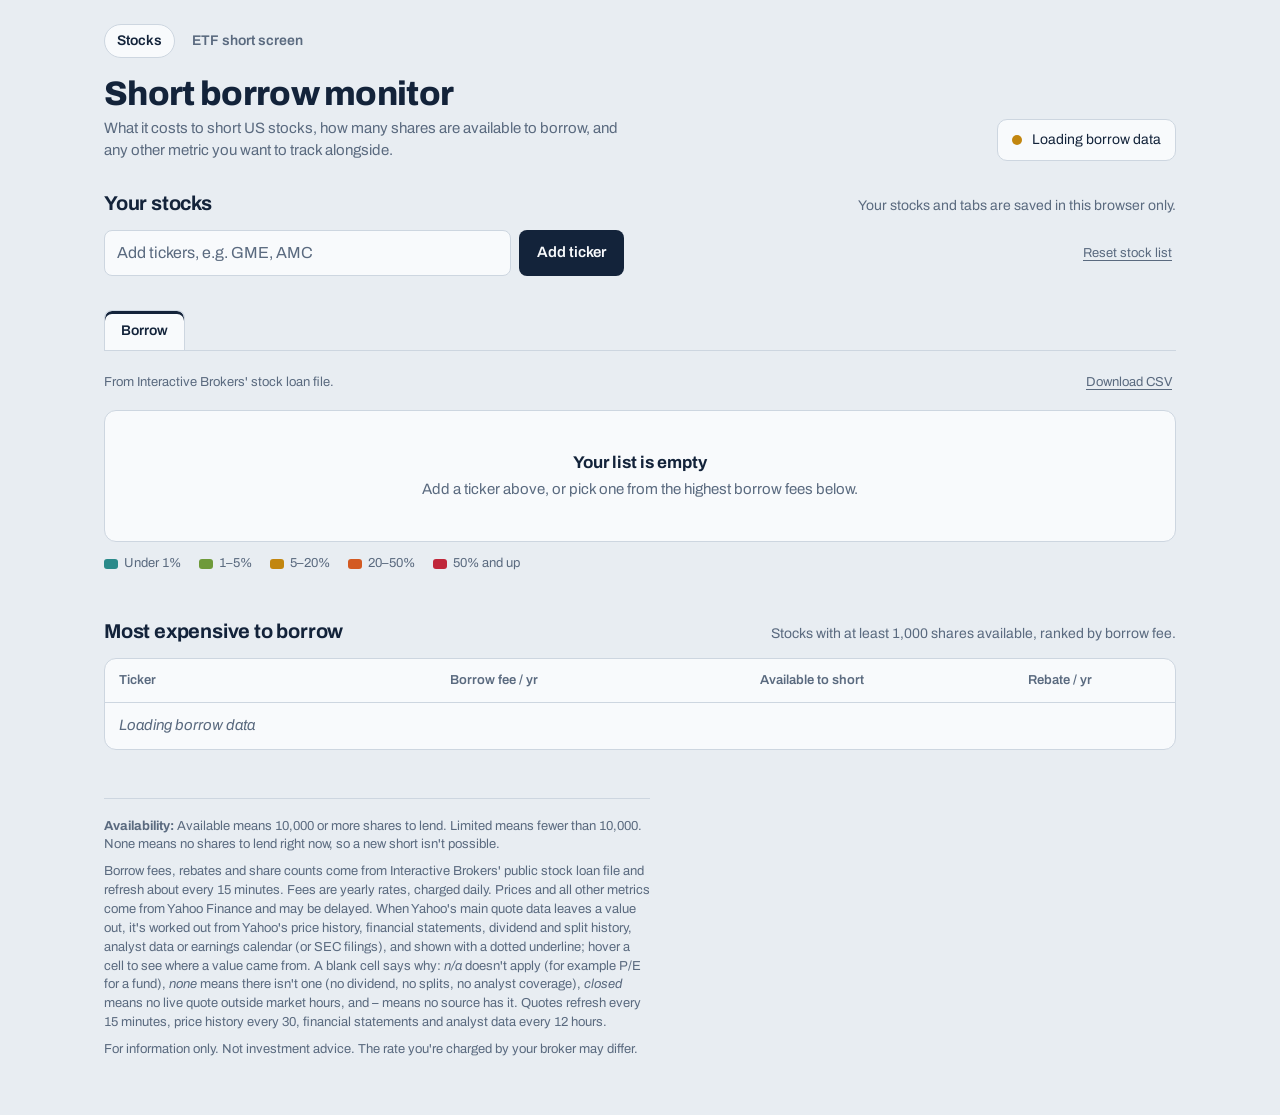
==== commit b09bdf5d: "Stocks tabs: fill every metric or say why; ETF screen: price and $ available Stocks page metrics (ne" ====
--- a/index.html
+++ b/index.html
@@ -179,6 +179,8 @@
   #metricTable { width: auto; min-width: 100%; }
   #metricTable td.wrap { white-space: normal; min-width: 160px; text-align: left; }
   .loading { color: var(--muted); }
+  #metricTable td.calc { text-decoration: underline dotted; text-decoration-color: var(--muted); text-underline-offset: 3px; }
+  #metricTable td.why { color: var(--muted); cursor: help; }
 
   /* ---------- dialog ---------- */
   dialog {
@@ -341,7 +343,7 @@
 
   <footer>
     <p><strong>Availability:</strong> Available means 10,000 or more shares to lend. Limited means fewer than 10,000. None means no shares to lend right now, so a new short isn't possible.</p>
-    <p>Borrow fees, rebates and share counts come from Interactive Brokers' public stock loan file and refresh about every 15 minutes. Fees are yearly rates, charged daily. <span id="priceSource">Prices and all other metrics come from Yahoo Finance and may be delayed; company data refreshes every 15 minutes, performance every 30.</span></p>
+    <p>Borrow fees, rebates and share counts come from Interactive Brokers' public stock loan file and refresh about every 15 minutes. Fees are yearly rates, charged daily. <span id="priceSource">Prices and all other metrics come from Yahoo Finance and may be delayed. When Yahoo's main quote data leaves a value out, it's worked out from Yahoo's price history, financial statements, dividend and split history, analyst data or earnings calendar (or SEC filings), and shown with a dotted underline; hover a cell to see where a value came from. A blank cell says why: <em>n/a</em> doesn't apply (for example P/E for a fund), <em>none</em> means there isn't one (no dividend, no splits, no analyst coverage), <em>closed</em> means no live quote outside market hours, and <em>–</em> means no source has it. Quotes refresh every 15 minutes, price history every 30, financial statements and analyst data every 12 hours.</span></p>
     <p>For information only. Not investment advice. The rate you're charged by your broker may differ.</p>
   </footer>
 </div>
@@ -385,7 +387,7 @@
 let config = { default_tickers: [], prices_enabled: true };
 let catalog = [];                 // metric groups from the server
 const metricByKey = new Map();
-let perfKeys = new Set();
+let reasons = {}, sources = {}, alwaysCalc = new Set();   // from /api/catalog
 let tickers = [];
 let rows = [];                    // borrow + price rows from /api/quotes
 let sortKey = null, sortDir = 1;
@@ -685,10 +687,28 @@
   if (!r || !r.listed) return null;
   return { ibkr_fee: r.fee, ibkr_rebate: r.rebate, ibkr_shares: r.shares, ibkr_avail: r.availability }[key];
 }
+// One metric cell: {value, src, note} when there's a value, {why, note} when there isn't, {loading} while it loads.
+const LOCAL_REASONS = { no_ibkr: ["–", "Not in IBKR's borrow file"], no_data: ["–", "No data"] };
+function reasonOf(code) { return reasons[code] || LOCAL_REASONS[code] || LOCAL_REASONS.no_data; }
+function sourceLabel(src) { return src === "ibkr" ? "Interactive Brokers" : (sources[src] || [""])[0]; }
+function isCalculated(key, src) { return !!(sources[src] && sources[src][1]) && !alwaysCalc.has(key); }
+function cellInfo(sym, key) {
+  if (key.startsWith("ibkr_")) {
+    const r = rows.find(x => x.symbol === sym);
+    if (!r) return { loading: true };
+    if (!r.listed) return { why: "no_ibkr" };
+    const v = borrowValue(sym, key);
+    return v == null ? { why: "no_data" } : { value: v, src: "ibkr" };
+  }
+  const m = metricRows.get(sym);
+  if (!m || (m.loading || []).includes(key)) return { loading: true };
+  const d = m.data || {};
+  if (d[key] != null) return { value: d[key], src: (m.src || {})[key], note: (m.note || {})[key] };
+  return { why: (m.why || {})[key] || "no_data", note: (m.note || {})[key] };
+}
 function valueFor(sym, key) {
-  if (key.startsWith("ibkr_")) return borrowValue(sym, key);
-  const m = metricRows.get(sym);
-  return m && m.data ? m.data[key] : null;
+  const c = cellInfo(sym, key);
+  return c.value === undefined ? null : c.value;
 }
 
 function renderMetricHead() {
@@ -745,16 +765,24 @@
         ? "Yahoo Finance has no data for this ticker." : info.error + ". Trying again shortly.";
       continue;
     }
-    const loading = !onlyBorrow && (!info || info.pending);
     for (const k of tab.metrics) {
       const m = metricByKey.get(k);
       const td = tr.insertCell();
-      if (loading && !k.startsWith("ibkr_")) { td.textContent = "…"; td.className = "loading"; continue; }
-      if (m.fmt === "avail") { chip(td, r[k]); continue; }
-      const f = formatMetric(m, r[k]);
+      const c = cellInfo(r.symbol, k);
+      if (m.fmt === "text") td.style.textAlign = "left";
+      if (c.loading) { td.textContent = "…"; td.className = "loading"; td.title = "Loading"; continue; }
+      if (c.value == null) {                     // no value: a short word, the reason on hover
+        const [word, text] = reasonOf(c.why);
+        td.textContent = word;
+        td.className = "dim why";
+        td.title = c.note ? `${text} (${c.note})` : text;
+        continue;
+      }
+      if (m.fmt === "avail") { chip(td, c.value); continue; }
+      const f = formatMetric(m, c.value);
       td.textContent = f.text;
-      td.className = [f.cls || "", f.wrap ? "wrap" : ""].join(" ").trim();
-      if (m.fmt === "text") td.style.textAlign = "left";
+      td.className = [f.cls || "", f.wrap ? "wrap" : "", isCalculated(k, c.src) ? "calc" : ""].join(" ").trim();
+      td.title = [sourceLabel(c.src), c.note].filter(Boolean).join(": ");
     }
   }
 }
@@ -769,18 +797,17 @@
     renderMetricBody();
     return;
   }
-  const needPerf = yahooKeys.some(k => perfKeys.has(k));
   const missing = tickers.filter(s => !metricRows.has(s)).length;
   if (missing) $("metricHint").textContent = `Loading ${missing} stock${missing > 1 ? "s" : ""} from Yahoo Finance…`;
   let pending = 0;
   try {
-    const url = `/api/metrics?symbols=${encodeURIComponent(tickers.join(","))}&perf=${needPerf ? 1 : 0}`;
+    const url = `/api/metrics?symbols=${encodeURIComponent(tickers.join(","))}&keys=${encodeURIComponent(yahooKeys.join(","))}`;
     const d = await (await fetch(url, { cache: "no-store" })).json();
     for (const r of d.rows) metricRows.set(r.symbol, r);
     pending = d.pending;
     $("metricHint").textContent = pending
       ? `Still loading ${pending} stock${pending > 1 ? "s" : ""} from Yahoo Finance…`
-      : "From Yahoo Finance. Values may be delayed.";
+      : "From Yahoo Finance; values may be delayed. Dotted underline = calculated here. Hover a cell for its source or why it's blank.";
   } catch {
     $("metricHint").textContent = "Can't reach the server. Retrying.";
     pending = 1;
@@ -930,8 +957,8 @@
   const tab = currentTab(); if (!tab) return;
   const head = ["Ticker", ...tab.metrics.map(k => metricByKey.get(k).label)];
   const lines = tickers.map(s => [s, ...tab.metrics.map(k => {
-    const m = metricByKey.get(k), v = valueFor(s, k);
-    if (v == null) return "";
+    const m = metricByKey.get(k), c = cellInfo(s, k), v = c.value;
+    if (v == null) return c.loading ? "" : reasonOf(c.why)[1];
     if (m.fmt === "date" || m.fmt === "date_ms") return formatMetric(m, v).text;
     if (m.fmt === "avail") return AVAIL[v];
     return v;
@@ -960,9 +987,11 @@
   try {
     const c = await (await fetch("/api/catalog")).json();
     catalog = c.groups || [];
+    reasons = c.reasons || {};
+    sources = c.sources || {};
+    alwaysCalc = new Set(c.always_calculated || []);
   } catch {}
   for (const g of catalog) for (const m of g.metrics) metricByKey.set(m.key, m);
-  perfKeys = new Set((catalog.find(g => g.id === "performance") || { metrics: [] }).metrics.map(m => m.key));
 
   if (!config.prices_enabled) {
     document.querySelectorAll(".price-col").forEach(el => el.remove());
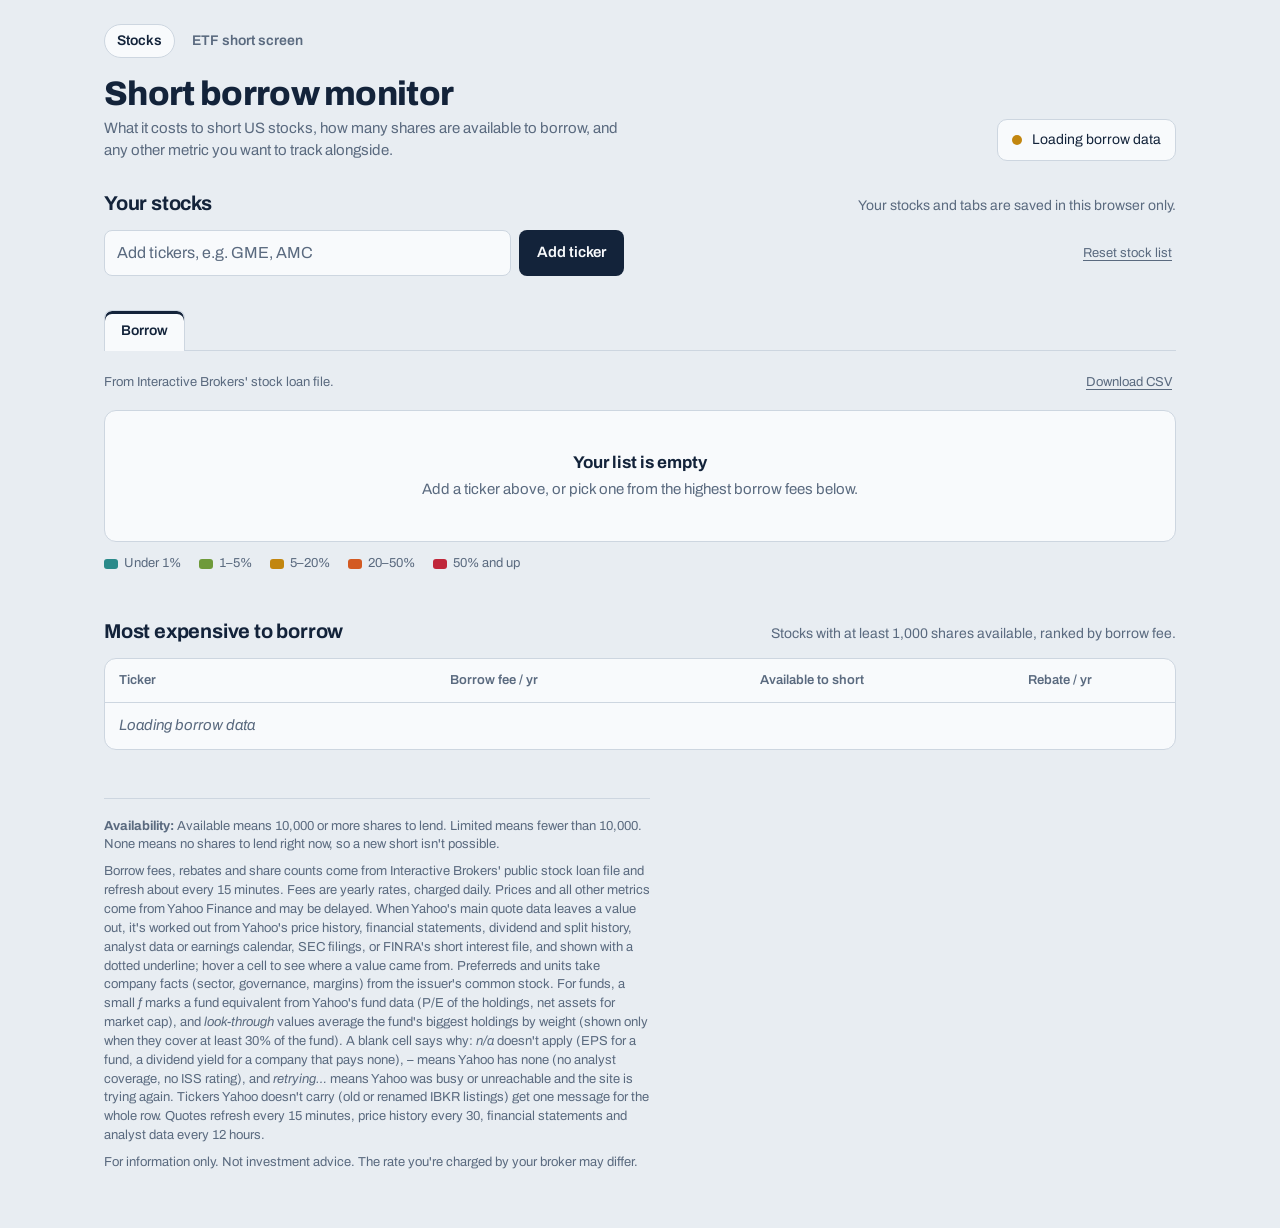
==== commit dbda5582: "Stocks page: every category for every ticker IBKR and Yahoo both carry Tickers: one shared IBKR-to-Y" ====
--- a/index.html
+++ b/index.html
@@ -2,12 +2,15 @@
 <html lang="en">
 <head>
 <meta charset="utf-8">
+<link rel="icon" href="data:,">
 <meta name="viewport" content="width=device-width, initial-scale=1">
 <title>Short borrow monitor</title>
 <meta name="description" content="Borrow fees and shares available to short for US stocks, from Interactive Brokers' public stock loan data.">
 <link rel="preconnect" href="https://fonts.googleapis.com">
 <link rel="preconnect" href="https://fonts.gstatic.com" crossorigin>
 <link href="https://fonts.googleapis.com/css2?family=Archivo:wght@400;500;600;700;800&display=swap" rel="stylesheet">
+<link rel="stylesheet" href="/static/uPlot.min.css?v=1.6.30">
+<link rel="stylesheet" href="/static/charts.css?v=1">
 <style>
   :root {
     --bg: #E8EDF2;
@@ -105,6 +108,15 @@
 
   td.sym { position: sticky; left: 0; background: var(--surface); }
   tbody tr:hover td.sym { background: var(--row-hover); }
+  td.sym button.expand {
+    background: none; border: 0; color: inherit; padding: 0; text-align: left; display: flex; gap: 8px; align-items: flex-start;
+  }
+  td.sym .chev { color: var(--muted); font-size: 12px; margin-top: 4px; transition: transform .15s; }
+  button.expand[aria-expanded="true"] .chev { transform: rotate(90deg); }
+  tr.detail td { background: var(--bg); white-space: normal; text-align: left; padding: 16px 14px 20px; }
+  tr.detail:hover td { background: var(--bg); }
+  .bdetail { position: sticky; left: 14px; width: min(1000px, calc(100vw - 76px)); }
+  .bdetail h3 { font-size: 15px; margin: 0 0 8px; }
   .ticker { display: block; font-weight: 700; font-size: 16px; }
   .name { display: block; font-size: 12px; color: var(--muted); max-width: 210px; overflow: hidden; text-overflow: ellipsis; }
   td.price { font-weight: 600; font-size: 16px; }
@@ -153,9 +165,10 @@
 
   /* ---------- tabs ---------- */
   .tabbar {
-    display: flex; align-items: flex-end; gap: 4px; margin: 4px 0 0;
-    border-bottom: 1px solid var(--rule); overflow-x: auto; scrollbar-width: thin;
-  }
+    display: flex; flex-wrap: wrap; align-items: flex-end; gap: 4px; margin: 4px 0 0;
+    border-bottom: 1px solid var(--rule);
+  }
+  #tablist { flex-wrap: wrap; min-width: 0; }   /* many tabs wrap onto a second line instead of hiding */
   .tab {
     flex: none; background: none; border: 1px solid transparent; border-bottom: 0;
     color: var(--muted); padding: 10px 16px; border-radius: 8px 8px 0 0;
@@ -181,6 +194,12 @@
   .loading { color: var(--muted); }
   #metricTable td.calc { text-decoration: underline dotted; text-decoration-color: var(--muted); text-underline-offset: 3px; }
   #metricTable td.why { color: var(--muted); cursor: help; }
+  #metricTable td.why.na { font-size: 12px; letter-spacing: .02em; opacity: .8; }
+  #metricTable td.why.temp { color: var(--heat-2); font-style: italic; font-size: 13px; }
+  #metricTable td.fund::after { content: "f"; font-style: italic; font-size: 10px; vertical-align: super; margin-left: 2px; color: var(--muted); }
+  #metricTable td.rowmsg { color: var(--muted); font-style: italic; text-align: left; white-space: normal; min-width: 220px; }
+  .retry { background: none; border: 0; padding: 0 0 0 6px; color: var(--focus); font-size: 12px; text-decoration: underline; text-underline-offset: 2px; cursor: pointer; }
+  .coverage { color: var(--muted); font-size: 13px; margin: -4px 0 10px; min-height: 1.2em; }
 
   /* ---------- dialog ---------- */
   dialog {
@@ -328,6 +347,7 @@
           <button class="quiet" id="removeTabBtn" type="button">Remove tab</button>
         </div>
       </div>
+      <p class="coverage" id="metricCoverage" aria-live="polite"></p>
       <div class="tablewrap">
         <table id="metricTable">
           <thead id="metricHead"></thead>
@@ -343,7 +363,7 @@
 
   <footer>
     <p><strong>Availability:</strong> Available means 10,000 or more shares to lend. Limited means fewer than 10,000. None means no shares to lend right now, so a new short isn't possible.</p>
-    <p>Borrow fees, rebates and share counts come from Interactive Brokers' public stock loan file and refresh about every 15 minutes. Fees are yearly rates, charged daily. <span id="priceSource">Prices and all other metrics come from Yahoo Finance and may be delayed. When Yahoo's main quote data leaves a value out, it's worked out from Yahoo's price history, financial statements, dividend and split history, analyst data or earnings calendar (or SEC filings), and shown with a dotted underline; hover a cell to see where a value came from. A blank cell says why: <em>n/a</em> doesn't apply (for example P/E for a fund), <em>none</em> means there isn't one (no dividend, no splits, no analyst coverage), <em>closed</em> means no live quote outside market hours, and <em>–</em> means no source has it. Quotes refresh every 15 minutes, price history every 30, financial statements and analyst data every 12 hours.</span></p>
+    <p>Borrow fees, rebates and share counts come from Interactive Brokers' public stock loan file and refresh about every 15 minutes. Fees are yearly rates, charged daily. <span id="priceSource">Prices and all other metrics come from Yahoo Finance and may be delayed. When Yahoo's main quote data leaves a value out, it's worked out from Yahoo's price history, financial statements, dividend and split history, analyst data or earnings calendar, SEC filings, or FINRA's short interest file, and shown with a dotted underline; hover a cell to see where a value came from. Preferreds and units take company facts (sector, governance, margins) from the issuer's common stock. For funds, a small <em>f</em> marks a fund equivalent from Yahoo's fund data (P/E of the holdings, net assets for market cap), and <em>look-through</em> values average the fund's biggest holdings by weight (shown only when they cover at least 30% of the fund). A blank cell says why: <em>n/a</em> doesn't apply (EPS for a fund, a dividend yield for a company that pays none), <em>–</em> means Yahoo has none (no analyst coverage, no ISS rating), and <em>retrying…</em> means Yahoo was busy or unreachable and the site is trying again. Tickers Yahoo doesn't carry (old or renamed IBKR listings) get one message for the whole row. Quotes refresh every 15 minutes, price history every 30, financial statements and analyst data every 12 hours.</span></p>
     <p>For information only. Not investment advice. The rate you're charged by your broker may differ.</p>
   </footer>
 </div>
@@ -376,6 +396,8 @@
     </div>
   </form>
 </dialog>
+<script src="/static/uPlot.iife.min.js?v=1.6.30"></script>
+<script src="/static/borrow-chart.js?v=2"></script>
 <script>
 const $ = (id) => document.getElementById(id);
 const STORE_KEY = "sbm.tickers.v1";
@@ -392,12 +414,19 @@
 let rows = [];                    // borrow + price rows from /api/quotes
 let sortKey = null, sortDir = 1;
 const rowEls = new Map();
+const openRows = new Set();       // watchlist rows showing their borrow fee history
+const detailRows = new Map();     // symbol -> {tr, ctl}: the open history row and its chart
 
 let tabs = [];                    // [{id, name, preset, metrics: [keys]}]
 let activeTab = "borrow";
-let metricRows = new Map();       // symbol -> {data, pending, error}
+let metricRows = new Map();       // symbol -> {data, src, why, note, loading, error, error_kind, yahoo}
 let mSortKey = null, mSortDir = 1;
 let metricTimer = null;
+const stuck = new Map();          // symbol -> {sig, polls}: rows still loading with nothing new
+const STUCK_POLLS = 5;            // ~20 seconds of polls with no progress -> "temporarily unavailable"
+let busySecs = 0;                 // Yahoo answered "too many requests": seconds until calls resume
+let prefetchTimer = null;
+const prefetched = new Map();     // tab id -> time its columns were last fetched ahead
 
 // ---------- formatting ----------
 const fmt2 = (v) => v == null ? "–" : v.toLocaleString(undefined, { minimumFractionDigits: 2, maximumFractionDigits: 2 });
@@ -516,19 +545,63 @@
   });
 }
 
+const watchCols = () => config.prices_enabled ? 8 : 6;
+function historyRow(sym) {
+  let d = detailRows.get(sym);
+  if (!d) {
+    const tr = document.createElement("tr");
+    tr.className = "detail";
+    const td = tr.insertCell();
+    const box = document.createElement("div"); box.className = "bdetail";
+    const h = document.createElement("h3"); h.textContent = `${sym} borrow fee history`;
+    const host = document.createElement("div");
+    box.append(h, host);
+    td.append(box);
+    let ctl = { destroy() {} };
+    if (window.BorrowChart) ctl = BorrowChart.mount(host, sym);
+    else host.textContent = "The chart couldn't load. Reload the page to try again.";
+    d = { tr, ctl };
+    detailRows.set(sym, d);
+  }
+  d.tr.cells[0].colSpan = watchCols();
+  return d.tr;
+}
+function toggleHistory(sym) {
+  if (openRows.has(sym)) openRows.delete(sym); else openRows.add(sym);
+  renderWatch();
+}
+
 function renderWatch() {
   const body = $("watchBody");
   const byKey = new Map(rows.map(r => [r.symbol, r]));
   const list = sorted(tickers.map(s => byKey.get(s) || { symbol: s, pending: true }), sortKey, sortDir);
   const keep = new Set(tickers);
   for (const [s, tr] of rowEls) if (!keep.has(s)) { tr.remove(); rowEls.delete(s); }
-
-  list.forEach((r, i) => {
+  for (const [s, d] of detailRows) {
+    if (!keep.has(s) || !openRows.has(s)) { d.ctl.destroy(); d.tr.remove(); detailRows.delete(s); openRows.delete(s); }
+  }
+  let pos = 0;
+  const place = (node) => { if (body.children[pos] !== node) body.insertBefore(node, body.children[pos] || null); pos++; };
+
+  list.forEach((r) => {
     let tr = rowEls.get(r.symbol);
     if (!tr) { tr = document.createElement("tr"); rowEls.set(r.symbol, tr); }
     tr.textContent = "";
     const td = () => tr.appendChild(document.createElement("td"));
-    tickerCell(td(), r.symbol, r.name);
+    const symTd = td(); symTd.className = "sym";
+    const btn = document.createElement("button");
+    btn.type = "button"; btn.className = "expand";
+    btn.setAttribute("aria-expanded", String(openRows.has(r.symbol)));
+    btn.setAttribute("aria-label", `${r.symbol}: show borrow fee history`);
+    btn.title = "Borrow fee history";
+    const chev = document.createElement("span"); chev.className = "chev"; chev.textContent = "▶";
+    const nm = document.createElement("span");
+    tickerCell(nm, r.symbol, r.name);
+    nm.className = "";
+    if (yahooTitle(r)) btn.title = `Borrow fee history. ${yahooTitle(r)}`;
+    btn.append(chev, nm);
+    btn.addEventListener("click", () => toggleHistory(r.symbol));
+    symTd.append(btn);
 
     const span = config.prices_enabled ? 6 : 4;
     if (r.pending || !r.listed) {
@@ -537,6 +610,7 @@
     } else {
       if (config.prices_enabled) {
         const p = td(); p.className = "price"; p.textContent = fmt2(r.price);
+        if (r.price == null && r.yahoo_note) { p.className = "price dim"; p.title = r.yahoo_note; }
         const c = td();
         c.textContent = r.change == null ? "–" : `${r.change > 0 ? "+" : ""}${r.change.toFixed(2)}%`;
         c.className = r.change > 0 ? "pos" : r.change < 0 ? "neg" : "dim";
@@ -548,12 +622,13 @@
       chip(td(), r.availability);
     }
     const x = td();
-    const btn = document.createElement("button");
-    btn.className = "remove"; btn.type = "button"; btn.textContent = "×";
-    btn.setAttribute("aria-label", `Remove ${r.symbol}`);
-    btn.addEventListener("click", () => removeTicker(r.symbol));
-    x.appendChild(btn);
-    if (body.children[i] !== tr) body.insertBefore(tr, body.children[i] || null);
+    const rm = document.createElement("button");
+    rm.className = "remove"; rm.type = "button"; rm.textContent = "×";
+    rm.setAttribute("aria-label", `Remove ${r.symbol}`);
+    rm.addEventListener("click", () => removeTicker(r.symbol));
+    x.appendChild(rm);
+    place(tr);
+    if (openRows.has(r.symbol)) place(historyRow(r.symbol));
   });
 
   $("empty").hidden = tickers.length > 0;
@@ -574,12 +649,32 @@
     const res = await fetch(`/api/quotes?symbols=${encodeURIComponent(tickers.join(","))}`, { cache: "no-store" });
     const d = await res.json();
     rows = d.rows;
+    adoptSpellings(rows);
     setStatus(d.borrow);
   } catch {
     setStatus({ state: "error", text: "Can't reach the server. Retrying." });
   }
   renderWatch();
   if (activeTab !== "borrow") renderMetricBody();
+  else schedulePrefetch();
+}
+
+// A ticker typed in Yahoo's style (BRK-B, BAC-PD, AAC-UN) is kept in IBKR's spelling (BRK.B, BAC.PRD, AAC.U).
+function adoptSpellings(list) {
+  let changed = false;
+  for (const r of list || []) {
+    if (!r.typed || r.typed === r.symbol) continue;
+    const i = tickers.indexOf(r.typed);
+    if (i < 0) continue;
+    if (tickers.includes(r.symbol)) tickers.splice(i, 1); else tickers[i] = r.symbol;
+    changed = true;
+  }
+  if (changed) saveTickers();
+}
+function yahooTitle(r) {
+  if (!r) return "";
+  if (r.yahoo_note) return r.yahoo_note;
+  return r.yahoo && r.yahoo !== r.symbol ? `Yahoo Finance ticker: ${r.yahoo}` : "";
 }
 
 function addTickers(text) {
@@ -588,6 +683,7 @@
   let msg = "";
   for (const s of good) if (!tickers.includes(s)) tickers.push(s);
   if (tickers.length > 30) { tickers = tickers.slice(0, 30); msg = "Your list can hold up to 30 tickers."; }
+  prefetched.clear();
   saveTickers(); renderWatch(); refreshWatch();
   if (activeTab !== "borrow") { renderMetricBody(); refreshMetrics(); }
   return msg;
@@ -670,7 +766,10 @@
   $("panel-borrow").hidden = !isBorrow;
   $("panel-metric").hidden = isBorrow;
   clearTimeout(metricTimer);
-  if (!isBorrow) {
+  clearTimeout(prefetchTimer);
+  stuck.clear();
+  if (isBorrow) schedulePrefetch();
+  else {
     $("panel-metric").setAttribute("aria-labelledby", "tab-" + id);
     mSortKey = null;
     renderMetricHead();
@@ -688,10 +787,20 @@
   return { ibkr_fee: r.fee, ibkr_rebate: r.rebate, ibkr_shares: r.shares, ibkr_avail: r.availability }[key];
 }
 // One metric cell: {value, src, note} when there's a value, {why, note} when there isn't, {loading} while it loads.
-const LOCAL_REASONS = { no_ibkr: ["–", "Not in IBKR's borrow file"], no_data: ["–", "No data"] };
-function reasonOf(code) { return reasons[code] || LOCAL_REASONS[code] || LOCAL_REASONS.no_data; }
+// Reasons come in three kinds: na (doesn't apply) "n/a", none (Yahoo has none) "–", temp (temporarily unavailable) "retrying…".
+const LOCAL_REASONS = {
+  no_ibkr: ["none", "Not in IBKR's borrow file", "not in IBKR's file"],
+  no_data: ["none", "No data", "no data"],
+  stuck: ["temp", "Temporarily unavailable: still waiting on Yahoo", "temporarily unavailable"],
+};
+const CELL_WORD = { na: "n/a", none: "–", temp: "retrying…" };
+function reasonOf(code) {
+  const r = reasons[code] || LOCAL_REASONS[code] || LOCAL_REASONS.no_data;
+  return { kind: r[0], text: r[1], short: r[2] || r[1] };
+}
 function sourceLabel(src) { return src === "ibkr" ? "Interactive Brokers" : (sources[src] || [""])[0]; }
 function isCalculated(key, src) { return !!(sources[src] && sources[src][1]) && !alwaysCalc.has(key); }
+function isStuck(sym) { const s = stuck.get(sym); return !!s && s.polls >= STUCK_POLLS; }
 function cellInfo(sym, key) {
   if (key.startsWith("ibkr_")) {
     const r = rows.find(x => x.symbol === sym);
@@ -701,14 +810,26 @@
     return v == null ? { why: "no_data" } : { value: v, src: "ibkr" };
   }
   const m = metricRows.get(sym);
-  if (!m || (m.loading || []).includes(key)) return { loading: true };
+  if (!m) return isStuck(sym) ? { why: "stuck" } : { loading: true };
+  if (m.error) return { row: true };
+  if ((m.loading || []).includes(key)) return isStuck(sym) ? { why: "stuck" } : { loading: true };
   const d = m.data || {};
   if (d[key] != null) return { value: d[key], src: (m.src || {})[key], note: (m.note || {})[key] };
-  return { why: (m.why || {})[key] || "no_data", note: (m.note || {})[key] };
+  const why = (m.why || {})[key];
+  if (why) return { why, note: (m.note || {})[key] };
+  return isStuck(sym) ? { why: "stuck" } : { loading: true };    // the last answer was for another tab's columns
 }
 function valueFor(sym, key) {
   const c = cellInfo(sym, key);
   return c.value === undefined ? null : c.value;
+}
+// A row needs a retry link when Yahoo was busy or unreachable for it, or it's stuck loading.
+function needsRetry(sym, tab) {
+  const m = metricRows.get(sym);
+  if (isStuck(sym)) return true;
+  if (!m) return false;
+  if (m.error) return m.error_kind === "temp";
+  return tab.metrics.some(k => { const c = cellInfo(sym, k); return c.why && reasonOf(c.why).kind === "temp"; });
 }
 
 function renderMetricHead() {
@@ -736,6 +857,11 @@
   }
 }
 
+function rowMessage(m) {
+  if (m.error_kind === "temp") return `${m.error}. Trying again shortly.`;
+  return m.error.endsWith(".") ? m.error : m.error + ".";
+}
+
 function renderMetricBody() {
   const tab = currentTab();
   const body = $("metricBody");
@@ -751,71 +877,162 @@
   });
   if (mSortKey) list = sorted(list, mSortKey, mSortDir);
 
-  const onlyBorrow = tab.metrics.every(k => k.startsWith("ibkr_"));
   for (const r of list) {
     const tr = body.insertRow();
     const info = metricRows.get(r.symbol);
     const quote = rows.find(x => x.symbol === r.symbol);
     const name = (info && info.data && info.data.longName) || (quote && quote.name);
-    tickerCell(tr.insertCell(), r.symbol, name);
-
-    if (!onlyBorrow && info && info.error) {
-      const td = tr.insertCell(); td.colSpan = tab.metrics.length; td.className = "note";
-      td.textContent = info.error === "Yahoo has no data for this ticker"
-        ? "Yahoo Finance has no data for this ticker." : info.error + ". Trying again shortly.";
-      continue;
+    const symTd = tr.insertCell();
+    tickerCell(symTd, r.symbol, name);
+    const yt = info && info.yahoo && info.yahoo !== r.symbol ? `Yahoo Finance ticker: ${info.yahoo}` : yahooTitle(quote);
+    if (yt) symTd.title = yt;
+    if (needsRetry(r.symbol, tab)) {
+      const b = document.createElement("button");
+      b.type = "button"; b.className = "retry"; b.textContent = "Retry";
+      b.setAttribute("aria-label", `Retry loading ${r.symbol}`);
+      b.addEventListener("click", () => retryRow(r.symbol));
+      symTd.querySelector(".ticker").after(b);
     }
-    for (const k of tab.metrics) {
+
+    // Tickers Yahoo doesn't carry: one message across the Yahoo columns; IBKR's columns still show.
+    const rowError = info && info.error ? rowMessage(info) : null;
+    let said = false;
+    for (let i = 0; i < tab.metrics.length; i++) {
+      const k = tab.metrics[i];
+      if (rowError && !k.startsWith("ibkr_")) {
+        let j = i;
+        while (j + 1 < tab.metrics.length && !tab.metrics[j + 1].startsWith("ibkr_")) j++;
+        const td = tr.insertCell();
+        td.colSpan = j - i + 1; td.className = "rowmsg"; td.title = rowError;
+        td.textContent = said ? "" : rowError;
+        said = true; i = j;
+        continue;
+      }
       const m = metricByKey.get(k);
       const td = tr.insertCell();
       const c = cellInfo(r.symbol, k);
       if (m.fmt === "text") td.style.textAlign = "left";
       if (c.loading) { td.textContent = "…"; td.className = "loading"; td.title = "Loading"; continue; }
-      if (c.value == null) {                     // no value: a short word, the reason on hover
-        const [word, text] = reasonOf(c.why);
-        td.textContent = word;
-        td.className = "dim why";
-        td.title = c.note ? `${text} (${c.note})` : text;
+      if (c.value == null) {                     // no value: a short word by kind, the reason on hover
+        const why = reasonOf(c.why);
+        td.textContent = CELL_WORD[why.kind] || "–";
+        td.className = `dim why ${why.kind}`;
+        td.title = c.note ? `${why.text} (${c.note})` : why.text;
         continue;
       }
       if (m.fmt === "avail") { chip(td, c.value); continue; }
       const f = formatMetric(m, c.value);
       td.textContent = f.text;
-      td.className = [f.cls || "", f.wrap ? "wrap" : "", isCalculated(k, c.src) ? "calc" : ""].join(" ").trim();
-      td.title = [sourceLabel(c.src), c.note].filter(Boolean).join(": ");
+      td.className = [f.cls || "", f.wrap ? "wrap" : "", isCalculated(k, c.src) ? "calc" : "",
+                      c.src === "fund" ? "fund" : ""].join(" ").trim();
+      td.title = [sourceLabel(c.src), c.note].filter(Boolean).join(c.src === "finra" ? ", " : ": ");
     }
   }
-}
-
-async function refreshMetrics() {
+  renderCoverage(tab);
+}
+
+// "312 of 360 cells filled · 36 don't apply to funds · 12 not on Yahoo"
+function renderCoverage(tab) {
+  const el = $("metricCoverage");
+  if (!tab || !tickers.length) { el.textContent = ""; return; }
+  let filled = 0, total = 0;
+  const groups = new Map();
+  const add = (label) => groups.set(label, (groups.get(label) || 0) + 1);
+  for (const s of tickers) {
+    const m = metricRows.get(s);
+    for (const k of tab.metrics) {
+      total++;
+      const c = cellInfo(s, k);
+      if (c.value != null) filled++;
+      else if (c.row) add(m.error_kind === "listing" ? "not on Yahoo" : m.error_kind === "temp" ? "retrying" : "Yahoo has none");
+      else if (c.loading) add("loading");
+      else add(reasonOf(c.why).short);
+    }
+  }
+  const parts = [...groups.entries()].sort((a, b) => b[1] - a[1]).map(([label, n]) => `${n} ${label}`);
+  el.textContent = [`${filled} of ${total} cells filled`, ...parts].join(" · ");
+}
+
+function trackProgress(list) {
+  for (const r of list) {
+    if (!r.pending) { stuck.delete(r.symbol); continue; }
+    const sig = (r.loading || []).join(",");
+    const s = stuck.get(r.symbol);
+    if (s && s.sig === sig) s.polls++; else stuck.set(r.symbol, { sig, polls: 1 });
+  }
+}
+
+async function retryRow(sym) {
+  stuck.delete(sym);
+  const m = metricRows.get(sym);
+  if (m) { m.error = null; m.loading = currentTab() ? currentTab().metrics.filter(k => !k.startsWith("ibkr_")) : []; }
+  renderMetricBody();
+  refreshMetrics(sym);
+}
+
+async function refreshMetrics(retrySym) {
   clearTimeout(metricTimer);
+  clearTimeout(prefetchTimer);
   const tab = currentTab();
   if (!tab) return;
   const yahooKeys = tab.metrics.filter(k => !k.startsWith("ibkr_"));
   if (!yahooKeys.length || !tickers.length) {
     $("metricHint").textContent = "From Interactive Brokers' stock loan file.";
     renderMetricBody();
+    schedulePrefetch();
     return;
   }
   const missing = tickers.filter(s => !metricRows.has(s)).length;
   if (missing) $("metricHint").textContent = `Loading ${missing} stock${missing > 1 ? "s" : ""} from Yahoo Finance…`;
   let pending = 0;
   try {
-    const url = `/api/metrics?symbols=${encodeURIComponent(tickers.join(","))}&keys=${encodeURIComponent(yahooKeys.join(","))}`;
+    const retry = typeof retrySym === "string" ? `&retry=${encodeURIComponent(retrySym)}` : "";
+    const url = `/api/metrics?symbols=${encodeURIComponent(tickers.join(","))}&keys=${encodeURIComponent(yahooKeys.join(","))}${retry}`;
     const d = await (await fetch(url, { cache: "no-store" })).json();
+    adoptSpellings(d.rows);
     for (const r of d.rows) metricRows.set(r.symbol, r);
+    trackProgress(d.rows);
     pending = d.pending;
-    $("metricHint").textContent = pending
-      ? `Still loading ${pending} stock${pending > 1 ? "s" : ""} from Yahoo Finance…`
-      : "From Yahoo Finance; values may be delayed. Dotted underline = calculated here. Hover a cell for its source or why it's blank.";
+    busySecs = d.busy || 0;
+    const waiting = d.rows.filter(r => r.pending && !isStuck(r.symbol)).length;
+    $("metricHint").textContent = busySecs
+      ? `Yahoo is busy; retrying in ${busySecs} s`
+      : waiting
+        ? `Still loading ${waiting} stock${waiting > 1 ? "s" : ""} from Yahoo Finance…`
+        : "From Yahoo Finance; values may be delayed. Dotted underline = calculated here, f = fund equivalent. Hover a cell for its source or why it's blank.";
   } catch {
     $("metricHint").textContent = "Can't reach the server. Retrying.";
     pending = 1;
   }
   if (activeTab === tab.id) {
     renderMetricBody();
-    metricTimer = setTimeout(refreshMetrics, pending ? 4000 : 60000);
-  }
+    metricTimer = setTimeout(refreshMetrics, pending ? (busySecs ? Math.min(busySecs, 30) * 1000 : 4000) : 60000);
+    if (!pending) schedulePrefetch();
+  }
+}
+
+// While the open tab has everything, fetch the other tabs' columns ahead (the server uses only
+// Yahoo capacity to spare), so switching tabs is instant. Each tab is refreshed at most every 10 minutes.
+function schedulePrefetch(delay = 1500) {
+  clearTimeout(prefetchTimer);
+  if (!tickers.length || !config.prices_enabled) return;
+  prefetchTimer = setTimeout(prefetchNext, delay);
+}
+async function prefetchNext() {
+  const now = Date.now();
+  const due = tabs.filter(t => t.id !== activeTab && (now - (prefetched.get(t.id) || 0)) > 10 * 60000 &&
+    t.metrics.some(k => !k.startsWith("ibkr_")));
+  if (!due.length) return;
+  // every tab still due in one request, so their sources load side by side
+  const keys = [...new Set(due.flatMap(t => t.metrics.filter(k => !k.startsWith("ibkr_"))))];
+  let pending = 0, busy = 0;
+  try {
+    const url = `/api/metrics?prefetch=1&symbols=${encodeURIComponent(tickers.join(","))}&keys=${encodeURIComponent(keys.join(","))}`;
+    const d = await (await fetch(url, { cache: "no-store" })).json();
+    pending = d.pending; busy = d.busy || 0;
+  } catch { pending = 1; }
+  if (!pending) for (const t of due) prefetched.set(t.id, Date.now());
+  else schedulePrefetch(busy ? busy * 1000 : 2000);
 }
 
 // ---------- add / edit tab dialog ----------
@@ -958,7 +1175,7 @@
   const head = ["Ticker", ...tab.metrics.map(k => metricByKey.get(k).label)];
   const lines = tickers.map(s => [s, ...tab.metrics.map(k => {
     const m = metricByKey.get(k), c = cellInfo(s, k), v = c.value;
-    if (v == null) return c.loading ? "" : reasonOf(c.why)[1];
+    if (v == null) return c.loading ? "" : c.row ? rowMessage(metricRows.get(s)) : reasonOf(c.why).text;
     if (m.fmt === "date" || m.fmt === "date_ms") return formatMetric(m, v).text;
     if (m.fmt === "avail") return AVAIL[v];
     return v;
--- a/static/uPlot.min.css
+++ b/static/uPlot.min.css
@@ -0,0 +1 @@
+.uplot, .uplot *, .uplot *::before, .uplot *::after {box-sizing: border-box;}.uplot {font-family: system-ui, -apple-system, "Segoe UI", Roboto, "Helvetica Neue", Arial, "Noto Sans", sans-serif, "Apple Color Emoji", "Segoe UI Emoji", "Segoe UI Symbol", "Noto Color Emoji";line-height: 1.5;width: min-content;}.u-title {text-align: center;font-size: 18px;font-weight: bold;}.u-wrap {position: relative;user-select: none;}.u-over, .u-under {position: absolute;}.u-under {overflow: hidden;}.uplot canvas {display: block;position: relative;width: 100%;height: 100%;}.u-axis {position: absolute;}.u-legend {font-size: 14px;margin: auto;text-align: center;}.u-inline {display: block;}.u-inline * {display: inline-block;}.u-inline tr {margin-right: 16px;}.u-legend th {font-weight: 600;}.u-legend th > * {vertical-align: middle;display: inline-block;}.u-legend .u-marker {width: 1em;height: 1em;margin-right: 4px;background-clip: padding-box !important;}.u-inline.u-live th::after {content: ":";vertical-align: middle;}.u-inline:not(.u-live) .u-value {display: none;}.u-series > * {padding: 4px;}.u-series th {cursor: pointer;}.u-legend .u-off > * {opacity: 0.3;}.u-select {background: rgba(0,0,0,0.07);position: absolute;pointer-events: none;}.u-cursor-x, .u-cursor-y {position: absolute;left: 0;top: 0;pointer-events: none;will-change: transform;}.u-hz .u-cursor-x, .u-vt .u-cursor-y {height: 100%;border-right: 1px dashed #607D8B;}.u-hz .u-cursor-y, .u-vt .u-cursor-x {width: 100%;border-bottom: 1px dashed #607D8B;}.u-cursor-pt {position: absolute;top: 0;left: 0;border-radius: 50%;border: 0 solid;pointer-events: none;will-change: transform;/*this has to be !important since we set inline "background" shorthand */background-clip: padding-box !important;}.u-axis.u-off, .u-select.u-off, .u-cursor-x.u-off, .u-cursor-y.u-off, .u-cursor-pt.u-off {display: none;}
--- a/static/charts.css
+++ b/static/charts.css
@@ -0,0 +1,35 @@
+/* Charts shared by the Stocks page and the ETF screen (borrow-chart.js, tr-chart.js).
+   Colors come from each page's CSS variables. */
+.bchart, .trchart { position: relative; font-size: 13px; }
+.cbar { display: flex; flex-wrap: wrap; align-items: center; gap: 8px 14px; margin: 0 0 8px; }
+.cseg { display: inline-flex; border: 1px solid var(--rule); border-radius: 8px; overflow: hidden; background: var(--surface); }
+.cseg button { background: none; border: 0; padding: 5px 10px; color: var(--muted); font-weight: 600; font-size: 13px; }
+.cseg button + button { border-left: 1px solid var(--rule); }
+.cseg button[aria-pressed="true"] { background: var(--ink); color: var(--surface); }
+.ccheck { display: inline-flex; align-items: center; gap: 6px; color: var(--muted); cursor: pointer; user-select: none; }
+.ccheck input[type=checkbox] { flex: none; width: 15px; height: 15px; margin: 0; padding: 0; accent-color: var(--ink); }
+.ccheck.off { opacity: .45; cursor: default; }
+.cbar .quiet { margin-left: auto; }
+.csummary { margin: 0 0 6px; font-weight: 600; font-size: 14px; color: var(--ink); }
+.csummary .pos { color: var(--up); }
+.csummary .neg { color: var(--down); }
+.cstatus { color: var(--muted); font-style: italic; min-height: 18px; margin: 4px 0; }
+.cstatus button { font-style: normal; }
+.cplot { position: relative; width: 100%; }
+.cplot .u-wrap { max-width: 100%; }
+.ctip {
+  position: absolute; z-index: 5; pointer-events: none; display: none; min-width: 150px; max-width: 260px;
+  background: var(--surface); color: var(--ink); border: 1px solid var(--rule); border-radius: 8px;
+  padding: 7px 9px; font-size: 12px; line-height: 1.4; box-shadow: 0 4px 14px rgba(0, 0, 0, .14); white-space: normal;
+}
+.ctip b { display: block; margin-bottom: 2px; }
+.ctip .k { color: var(--muted); }
+.ctip .src { display: block; margin-top: 3px; color: var(--muted); font-style: italic; }
+.clegend { display: flex; flex-wrap: wrap; gap: 4px 16px; margin-top: 6px; color: var(--muted); font-size: 12px; }
+.clegend span { display: inline-flex; align-items: center; gap: 6px; }
+.clegend i { display: inline-block; width: 16px; height: 0; border-top: 2px solid currentColor; }
+.clegend i.area { height: 10px; border: 0; border-radius: 2px; }
+.clegend i.dots { border-top-style: dashed; }
+.clegend i.tick { width: 2px; height: 10px; border: 0; }
+.cnote { margin: 6px 0 0; color: var(--muted); font-size: 12px; }
+.cnote a { color: inherit; }
